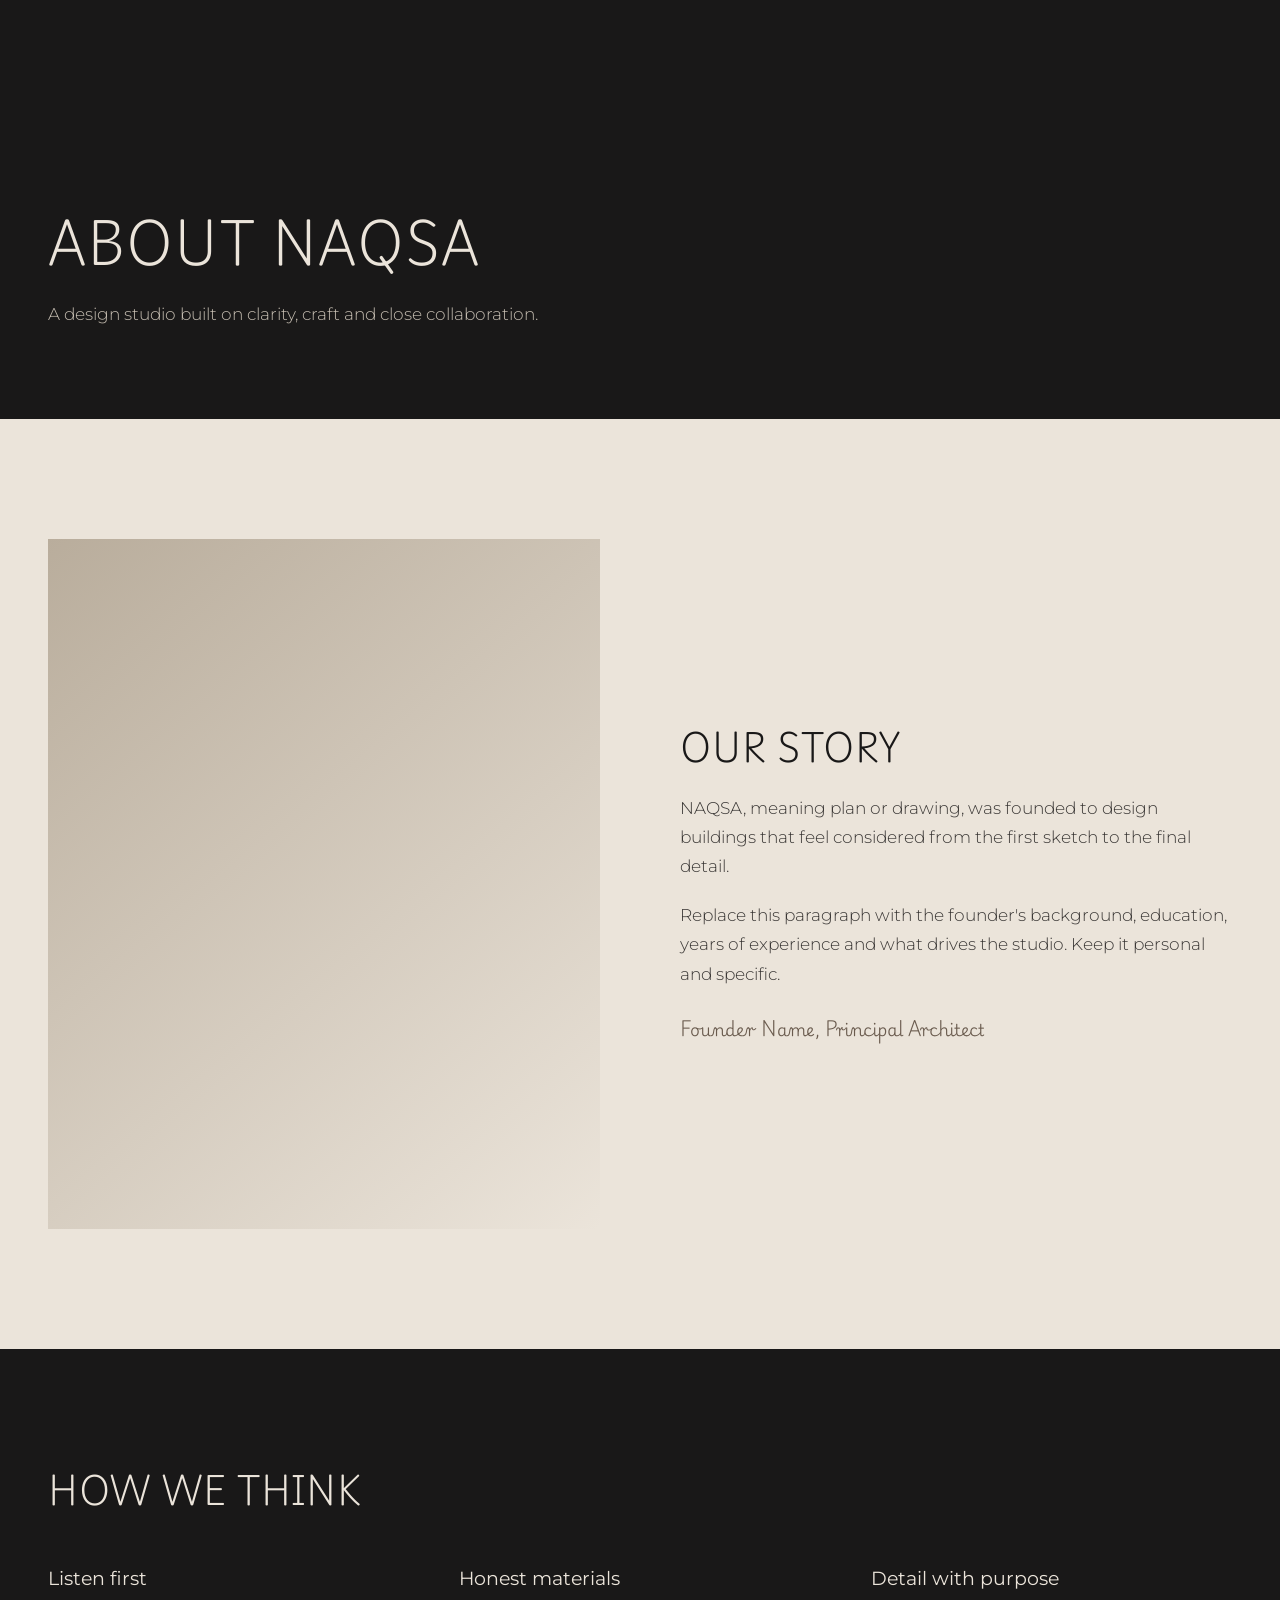
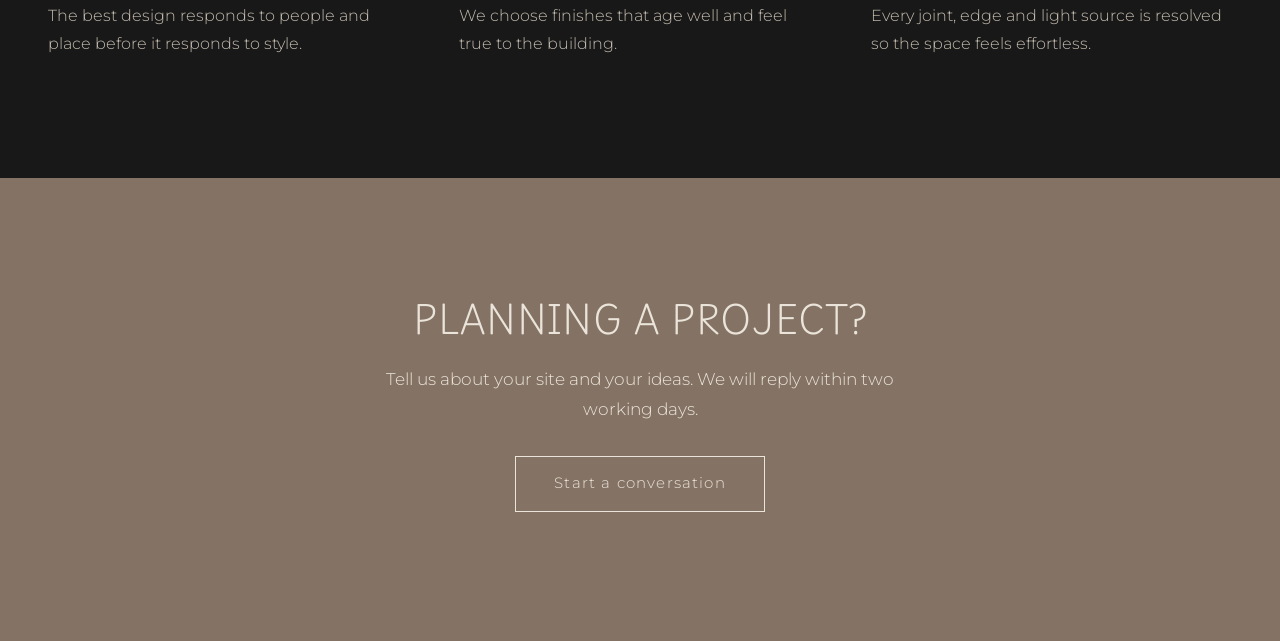
==== about.html @ 1bc20e83 "Home page redesigning" ====
<!DOCTYPE html>
<html lang="en"><head><meta charset="utf-8"><meta name="viewport" content="width=device-width,initial-scale=1">
<title>About | NAQSA Architecture</title><meta name="description" content="Learn about NAQSA, our approach and our values.">
<link rel="icon" href="assets/mark-dark.svg" type="image/svg+xml">
<link rel="preconnect" href="https://fonts.googleapis.com"><link rel="preconnect" href="https://fonts.gstatic.com" crossorigin>
<link href="https://fonts.googleapis.com/css2?family=Montserrat:wght@300;400;500&family=Playwrite+US+Modern:wght@100..400&display=swap" rel="stylesheet">
<link rel="stylesheet" href="css/style.css?v=12"></head>
<body data-top="dark"><div id="site-header"></div>

<main><div class="page-hero"><div class="wrap"><h1>About NAQSA</h1><p class="lead">A design studio built on clarity, craft and close collaboration.</p></div></div>
<section><div class="wrap split"><div class="ph" data-t="3" role="img" aria-label="Founder portrait placeholder"></div><div>
<h2>Our story</h2><p class="lead">NAQSA, meaning plan or drawing, was founded to design buildings that feel considered from the first sketch to the final detail.</p>
<p class="lead" style="margin-top:1.2rem">Replace this paragraph with the founder's background, education, years of experience and what drives the studio. Keep it personal and specific.</p>
<p style="margin-top:1.6rem;font-family:var(--serif);font-weight:300;font-size:1.05rem;line-height:1.6;color:var(--taupe-d)">Founder Name, Principal Architect</p></div></div></section>
<section class="dark"><div class="wrap"><h2>How we think</h2><div class="vals">
<div><h3>Listen first</h3><p>The best design responds to people and place before it responds to style.</p></div>
<div><h3>Honest materials</h3><p>We choose finishes that age well and feel true to the building.</p></div>
<div><h3>Detail with purpose</h3><p>Every joint, edge and light source is resolved so the space feels effortless.</p></div></div></div></section><section class="taupe"><div class="wrap" style="text-align:center"><h2>Planning a project?</h2><p class="lead" style="margin:0 auto 2rem;color:#ebe4da">Tell us about your site and your ideas. We will reply within two working days.</p><a class="btn" href="contact.html">Start a conversation</a></div></section></main>
<div id="site-footer"></div>
<script src="js/main.js?v=12"></script></body></html>
---- css/style.css ----
:root{--linen:#ebe4da;--carbon:#191818;--taupe:#847364;--taupe-d:#6a5b4e;--line:rgba(25,24,24,.16);
--serif:'Playwrite US Modern',cursive,Georgia,serif;--sans:'Montserrat',system-ui,sans-serif}
*{box-sizing:border-box;margin:0;padding:0}
html{scroll-behavior:smooth}
body{font-family:var(--sans);font-weight:300;background:var(--linen);color:var(--carbon);line-height:1.75;font-size:16px;opacity:0;animation:in .6s .05s forwards}
body.leaving{opacity:0;transition:opacity .3s}
@keyframes in{to{opacity:1}}
a{color:inherit;text-decoration:none}img{max-width:100%;display:block}
:focus-visible{outline:2px solid var(--taupe);outline-offset:3px}
h1,h2,h3{font-family:var(--serif);font-weight:300;line-height:1.4;overflow-wrap:break-word}
h1{font-size:clamp(2rem,4.8vw,4rem)}h2{font-size:clamp(1.6rem,3vw,2.4rem);margin-bottom:1.4rem}h3{font-size:1.2rem}
.wrap{max-width:1240px;margin:0 auto;padding:0 28px}
section{padding:120px 0}
.lead{font-size:1.05rem;max-width:560px;color:#3b3836}
.btn{display:inline-block;border:1px solid currentColor;padding:14px 38px;letter-spacing:.08em;font-size:.92rem;background:none;color:inherit;cursor:pointer;font-family:var(--sans);transition:background .3s,color .3s}
.btn:hover{background:var(--carbon);color:var(--linen);border-color:var(--carbon)}
.dark .btn:hover,.hero .btn:hover{background:var(--linen);color:var(--carbon);border-color:var(--linen)}
.dark{background:var(--carbon);color:var(--linen)}.dark .lead{color:#c4bcb0}
.taupe{background:var(--taupe);color:var(--linen)}

/* header */
header{position:fixed;inset:0 0 auto 0;z-index:20;padding:22px 0;transition:background .35s,padding .35s,color .35s;color:var(--linen)}
header.solid{background:rgba(25,24,24,.95);padding:12px 0;backdrop-filter:blur(8px)}
header.onlight{color:var(--carbon)}header.onlight.solid{color:var(--linen)}
header nav{display:flex;justify-content:space-between;align-items:center}
.brand img{height:34px;width:auto}
.links{display:flex;gap:32px;list-style:none}
.links a{font-size:.92rem;letter-spacing:.06em;padding-bottom:4px;border-bottom:1px solid transparent;transition:border-color .3s}
.links a:hover,.links a.on{border-color:var(--taupe)}
.mb{display:none;background:none;border:1px solid currentColor;color:inherit;padding:6px 14px;font:inherit;cursor:pointer}

/* hero */
.hero{min-height:100vh;background:var(--carbon);color:var(--linen);position:relative;overflow:hidden;display:flex;align-items:flex-end;padding:0 0 10vh}
.hero .mark{position:absolute;right:7vw;top:55%;transform:translateY(-50%);height:68vh;width:auto}
.hero .mark path{fill:var(--taupe);fill-opacity:.0;stroke:var(--taupe);stroke-width:1.5;stroke-dasharray:4000;stroke-dashoffset:4000;animation:draw 3.2s .3s ease forwards,fill 1.4s 3s ease forwards}
@keyframes draw{to{stroke-dashoffset:0}}@keyframes fill{to{fill-opacity:.35}}
.hero .wrap{position:relative;z-index:2;width:100%}
.hero h1{max-width:14ch}
.hero p{max-width:420px;margin:1.6rem 0 2.2rem;color:#c4bcb0}
.page-hero{background:var(--carbon);color:var(--linen);padding:210px 0 90px}
.page-hero h1{font-size:clamp(1.9rem,4.4vw,3.4rem)}.page-hero p{margin-top:1.4rem}

/* placeholders: replace with real photos via style="background-image:url(images/x.jpg)" */
.ph{background:linear-gradient(140deg,#6a5b4e,#a89886);background-size:cover;background-position:center;position:relative}
.ph[data-t="2"]{background-image:linear-gradient(140deg,#2c2a29,#847364)}
.ph[data-t="3"]{background-image:linear-gradient(140deg,#b9ad9c,#ebe4da)}
.ph[data-t="4"]{background-image:linear-gradient(140deg,#4a4038,#9c8a76)}

/* layouts */
.split{display:grid;grid-template-columns:1fr 1fr;gap:80px;align-items:center}
.split .ph{aspect-ratio:4/5}
.statement{font-family:var(--sans);font-weight:300;font-size:clamp(1.4rem,2.6vw,2.1rem);line-height:1.6;max-width:900px}
.rows>div{display:grid;grid-template-columns:1fr 1.6fr;gap:40px;padding:40px 0;border-top:1px solid var(--line)}
.rows>div:last-child{border-bottom:1px solid var(--line)}
.dark .rows>div{border-color:rgba(235,228,218,.18)}
.rows p{color:#4a4643;max-width:520px}.dark .rows p{color:#c4bcb0}
.steps{counter-reset:s}
.steps>div{display:grid;grid-template-columns:70px 1fr 1.4fr;gap:30px;padding:42px 0;border-top:1px solid rgba(235,228,218,.2);align-items:start}
.steps>div:last-child{border-bottom:1px solid rgba(235,228,218,.2)}
.steps>div::before{counter-increment:s;content:counter(s);font-family:var(--serif);font-size:2rem;color:var(--taupe);line-height:1.2}
.steps p{color:#c4bcb0}
.vals{display:grid;grid-template-columns:repeat(3,1fr);gap:50px;margin-top:50px}
.vals p{color:#4a4643;margin-top:.6rem}

/* contact */
.cols{display:grid;grid-template-columns:1fr 1.1fr;gap:90px}
.info p{margin-bottom:.5rem}.info a{border-bottom:1px solid var(--taupe)}
form{display:grid;gap:26px}
label{font-size:.85rem;letter-spacing:.05em;color:var(--taupe-d);display:block}
input,select,textarea{width:100%;background:none;border:0;border-bottom:1px solid var(--taupe);padding:10px 0;font:inherit;color:var(--carbon);font-size:1rem;border-radius:0}
input:focus,select:focus,textarea:focus{outline:0;border-color:var(--carbon)}
textarea{min-height:120px;resize:vertical}#st{min-height:1.4em;color:var(--taupe-d)}
footer{background:var(--carbon);color:var(--linen);padding:70px 0 30px}
footer .top{display:flex;justify-content:space-between;gap:40px;flex-wrap:wrap;padding-bottom:40px;border-bottom:1px solid rgba(235,228,218,.18)}
footer img{height:40px;width:auto}footer ul{list-style:none;display:grid;gap:6px}footer small{display:block;margin-top:26px;color:#9b9186}
footer a:hover{color:var(--taupe)}

@media(max-width:860px){
section{padding:80px 0}.split,.cols,.vals{grid-template-columns:1fr;gap:40px}

.rows>div{grid-template-columns:1fr;gap:10px}.steps>div{grid-template-columns:56px 1fr;gap:12px}.steps p{grid-column:2}
.hero .mark{height:52vh;right:-8vw;top:36%;opacity:.7}.mb{display:block}
.links{display:none;position:absolute;top:100%;left:0;right:0;background:var(--carbon);color:var(--linen);flex-direction:column;gap:0;padding:8px 28px 22px}
.links.open{display:flex}.links a{display:block;padding:12px 0}}
@media(prefers-reduced-motion:reduce){*{animation:none!important;transition:none!important}body{opacity:1}.hero .mark path{stroke-dashoffset:0;fill-opacity:.35}}
.page-hero .lead{color:#c4bcb0}

.dark .vals p{color:#c4bcb0}
.page-hero .lead{color:#c4bcb0}
@media(max-width:860px){.hero .mark{height:38vh;top:33%;right:-10vw}.hero{padding-bottom:7vh}}

/* Capitalised titles and menu words: Playwrite US Modern. Sentences, paragraphs, buttons and form text: Montserrat */
.links a,.fnav a,.mb{font-family:var(--serif);font-weight:300;letter-spacing:0;font-size:.82rem}
.fnav a{font-size:.88rem}
.btn,input,select,textarea,label,p,small,li{font-family:var(--sans)}
.fnav a,.links a{font-family:var(--serif)}

/* Final type rules: capitals (h1, h2, menu) = Playwrite US Modern; sentence-case subheads (h3, .sub) = Montserrat */
h1,h2{text-transform:uppercase;letter-spacing:.03em}
h1{font-size:clamp(1.7rem,4vw,3.3rem)}
h2{font-size:clamp(1.35rem,2.5vw,2rem)}
.hero h1{max-width:16ch}
.page-hero h1{font-size:clamp(1.7rem,3.8vw,3rem)}
h3,h2.sub{font-family:var(--sans);font-weight:400;font-size:1.2rem;line-height:1.5;text-transform:none;letter-spacing:0}
h2.sub{margin-bottom:0}
.links a,.fnav a,.mb{text-transform:uppercase;letter-spacing:.05em;font-size:.76rem}
.fnav a{font-size:.8rem}
@media(max-width:860px){.links a{font-size:.85rem}}

/* blog */
.posts{display:grid;grid-template-columns:repeat(3,1fr);gap:34px}
.post{display:block}.post .ph{aspect-ratio:4/3;overflow:hidden;margin-bottom:18px;transition:transform .8s}
.post:hover .ph{transform:scale(1.03)}
.post small{color:var(--taupe-d);font-size:.85rem;letter-spacing:.04em}
.post h3{margin:8px 0 10px}.post p{color:#4a4643;font-size:.96rem}
.post .more{display:inline-block;margin-top:14px;font-size:.88rem;border-bottom:1px solid var(--taupe);padding-bottom:2px;transition:letter-spacing .3s}
.post:hover .more{letter-spacing:.08em}
.meta{color:var(--taupe);letter-spacing:.06em;font-size:.9rem;margin-bottom:1rem}
h1.post-title{font-family:var(--sans);text-transform:none;letter-spacing:0;font-weight:300;font-size:clamp(1.7rem,3.4vw,2.8rem);line-height:1.35;max-width:820px}
.article{max-width:720px}.article p{font-size:1.05rem;color:#2f2d2b}.article p+p{margin-top:1.4rem}
@media(max-width:860px){.posts{grid-template-columns:1fr}}

/* animations */
.rv{opacity:0;transform:translateY(26px);transition:opacity .9s cubic-bezier(.2,.7,.2,1),transform .9s cubic-bezier(.2,.7,.2,1);transition-delay:var(--d,0s)}
.rv.in{opacity:1;transform:none}
.hero h1,.hero p,.hero .btn,.page-hero h1,.page-hero p{opacity:0;animation:rise .9s cubic-bezier(.2,.7,.2,1) forwards}
.hero h1,.page-hero h1{animation-delay:.25s}.hero p,.page-hero p{animation-delay:.55s}.hero .btn{animation-delay:.8s}
@keyframes rise{from{opacity:0;transform:translateY(30px)}to{opacity:1;transform:none}}
.hero .mark{transform:translateY(calc(-50% + var(--py,0px)))}
.rows>div,.steps>div{transition:padding-left .4s ease,background-color .4s ease}
.rows>div:hover{padding-left:16px}.steps>div:hover{background:rgba(235,228,218,.04)}
.steps>div::before{transition:transform .4s ease,color .4s}.steps>div:hover::before{transform:translateX(8px);color:var(--linen)}
.btn{position:relative;overflow:hidden;z-index:0}
.btn::before{content:"";position:absolute;inset:0;background:var(--carbon);transform:translateY(101%);transition:transform .4s ease;z-index:-1}
.btn:hover::before{transform:none}
.btn:hover{background:none;color:var(--linen)}
.dark .btn::before,.hero .btn::before,.taupe .btn::before{background:var(--linen)}
.dark .btn:hover,.hero .btn:hover,.taupe .btn:hover{background:none;color:var(--carbon);border-color:var(--linen)}
.vals>div{transition:transform .4s}.vals>div:hover{transform:translateY(-4px)}
.brand img{transition:opacity .3s}.brand:hover img{opacity:.7}
@media(prefers-reduced-motion:reduce){.rv,.hero h1,.hero p,.hero .btn,.page-hero h1,.page-hero p{opacity:1;transform:none;animation:none}}
.rv.rv{transition:opacity .9s cubic-bezier(.2,.7,.2,1) var(--d,0s),transform .9s cubic-bezier(.2,.7,.2,1) var(--d,0s),padding-left .4s ease,background-color .4s ease}

.social{display:flex;gap:22px;margin-top:18px}
.social a{display:inline-flex;align-items:center;gap:9px;font-family:var(--serif);font-weight:300;font-size:.78rem;letter-spacing:.05em;text-transform:uppercase;border:0!important;transition:color .3s,transform .3s}
.social a:hover{color:var(--taupe);transform:translateY(-2px)}
.info .social{margin-top:10px}

.s-statement{padding:90px 0 80px}
.s-statement .statement::before{content:"";display:block;width:56px;height:1px;background:var(--taupe);margin-bottom:28px}
.s-statement .lead{margin-top:1.6rem;max-width:620px}
@media(max-width:860px){.s-statement{padding:60px 0 56px}}

/* hero N: smaller, aligned with the text block */
.hero .mark{top:auto;bottom:10vh;right:9vw;height:46vh;transform:translateY(var(--py,0px))}
.hero .mark path{animation:draw 3.2s .3s ease forwards,fill2 1.4s 3s ease forwards}
@keyframes fill2{to{fill-opacity:.28}}
@media(max-width:860px){.hero .mark{top:26%;bottom:auto;right:7vw;height:28vh;transform:translateY(calc(-50% + var(--py,0px)));opacity:1}}
@media(prefers-reduced-motion:reduce){.hero .mark path{fill-opacity:.28}}
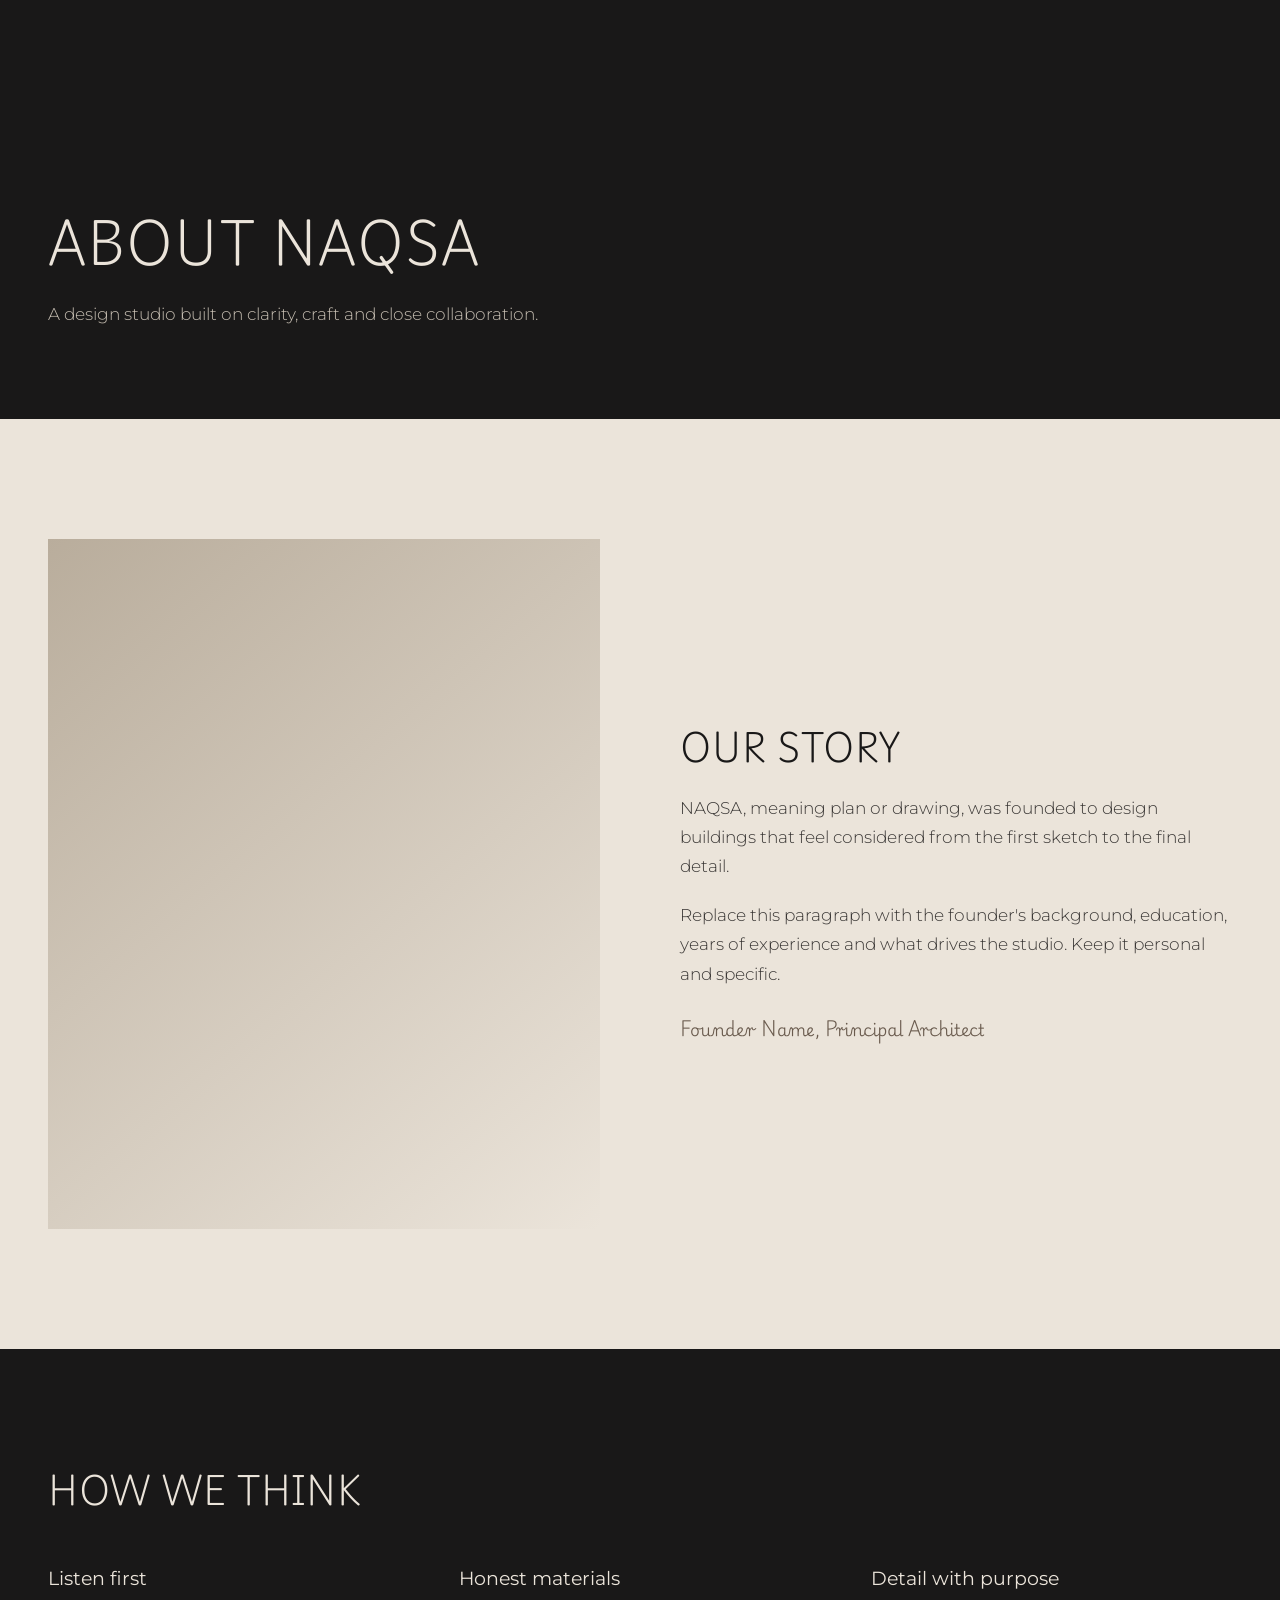
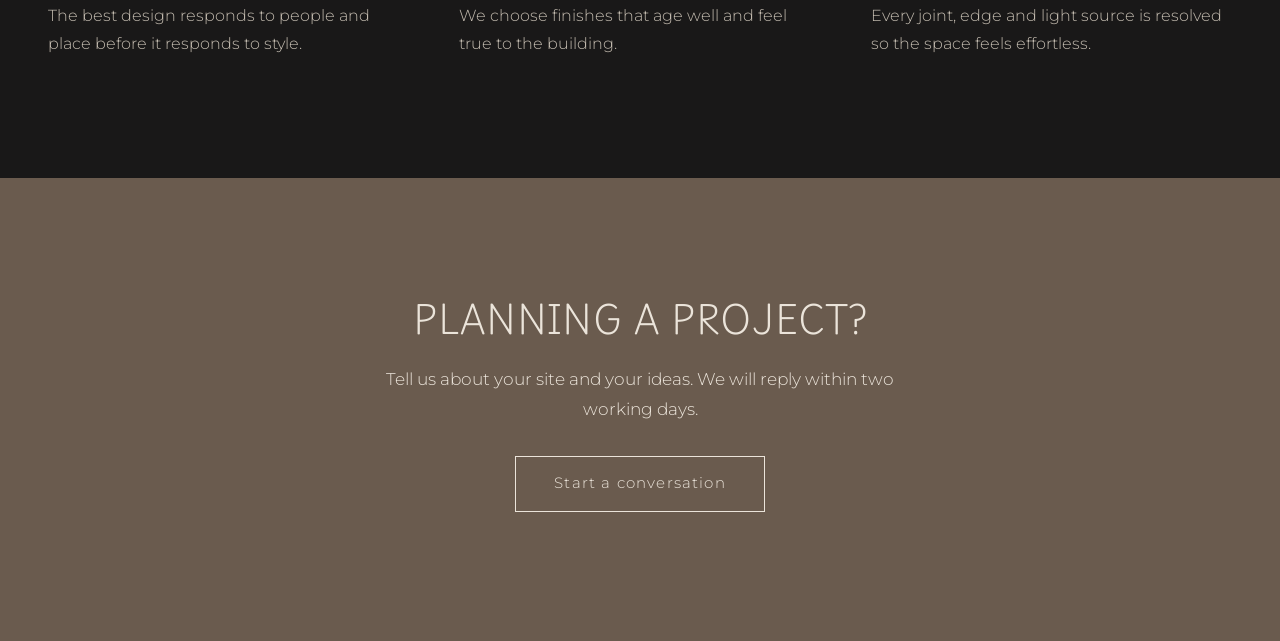
==== commit dad54f32: "Change - planning a project section" ====
--- a/about.html
+++ b/about.html
@@ -4,7 +4,7 @@
 <link rel="icon" href="assets/mark-dark.svg" type="image/svg+xml">
 <link rel="preconnect" href="https://fonts.googleapis.com"><link rel="preconnect" href="https://fonts.gstatic.com" crossorigin>
 <link href="https://fonts.googleapis.com/css2?family=Montserrat:wght@300;400;500&family=Playwrite+US+Modern:wght@100..400&display=swap" rel="stylesheet">
-<link rel="stylesheet" href="css/style.css?v=12"></head>
+<link rel="stylesheet" href="css/style.css?v=13"></head>
 <body data-top="dark"><div id="site-header"></div>
 
 <main><div class="page-hero"><div class="wrap"><h1>About NAQSA</h1><p class="lead">A design studio built on clarity, craft and close collaboration.</p></div></div>
@@ -17,4 +17,4 @@
 <div><h3>Honest materials</h3><p>We choose finishes that age well and feel true to the building.</p></div>
 <div><h3>Detail with purpose</h3><p>Every joint, edge and light source is resolved so the space feels effortless.</p></div></div></div></section><section class="taupe"><div class="wrap" style="text-align:center"><h2>Planning a project?</h2><p class="lead" style="margin:0 auto 2rem;color:#ebe4da">Tell us about your site and your ideas. We will reply within two working days.</p><a class="btn" href="contact.html">Start a conversation</a></div></section></main>
 <div id="site-footer"></div>
-<script src="js/main.js?v=12"></script></body></html>+<script src="js/main.js?v=13"></script></body></html>
--- a/css/style.css
+++ b/css/style.css
@@ -157,3 +157,8 @@
 @keyframes fill2{to{fill-opacity:.28}}
 @media(max-width:860px){.hero .mark{top:26%;bottom:auto;right:7vw;height:28vh;transform:translateY(calc(-50% + var(--py,0px)));opacity:1}}
 @media(prefers-reduced-motion:reduce){.hero .mark path{fill-opacity:.28}}
+
+/* contrast fixes */
+.taupe{background:#6a5b4e}
+.taupe p,.taupe .lead{color:#ebe4da}
+.meta{color:#b3a391}
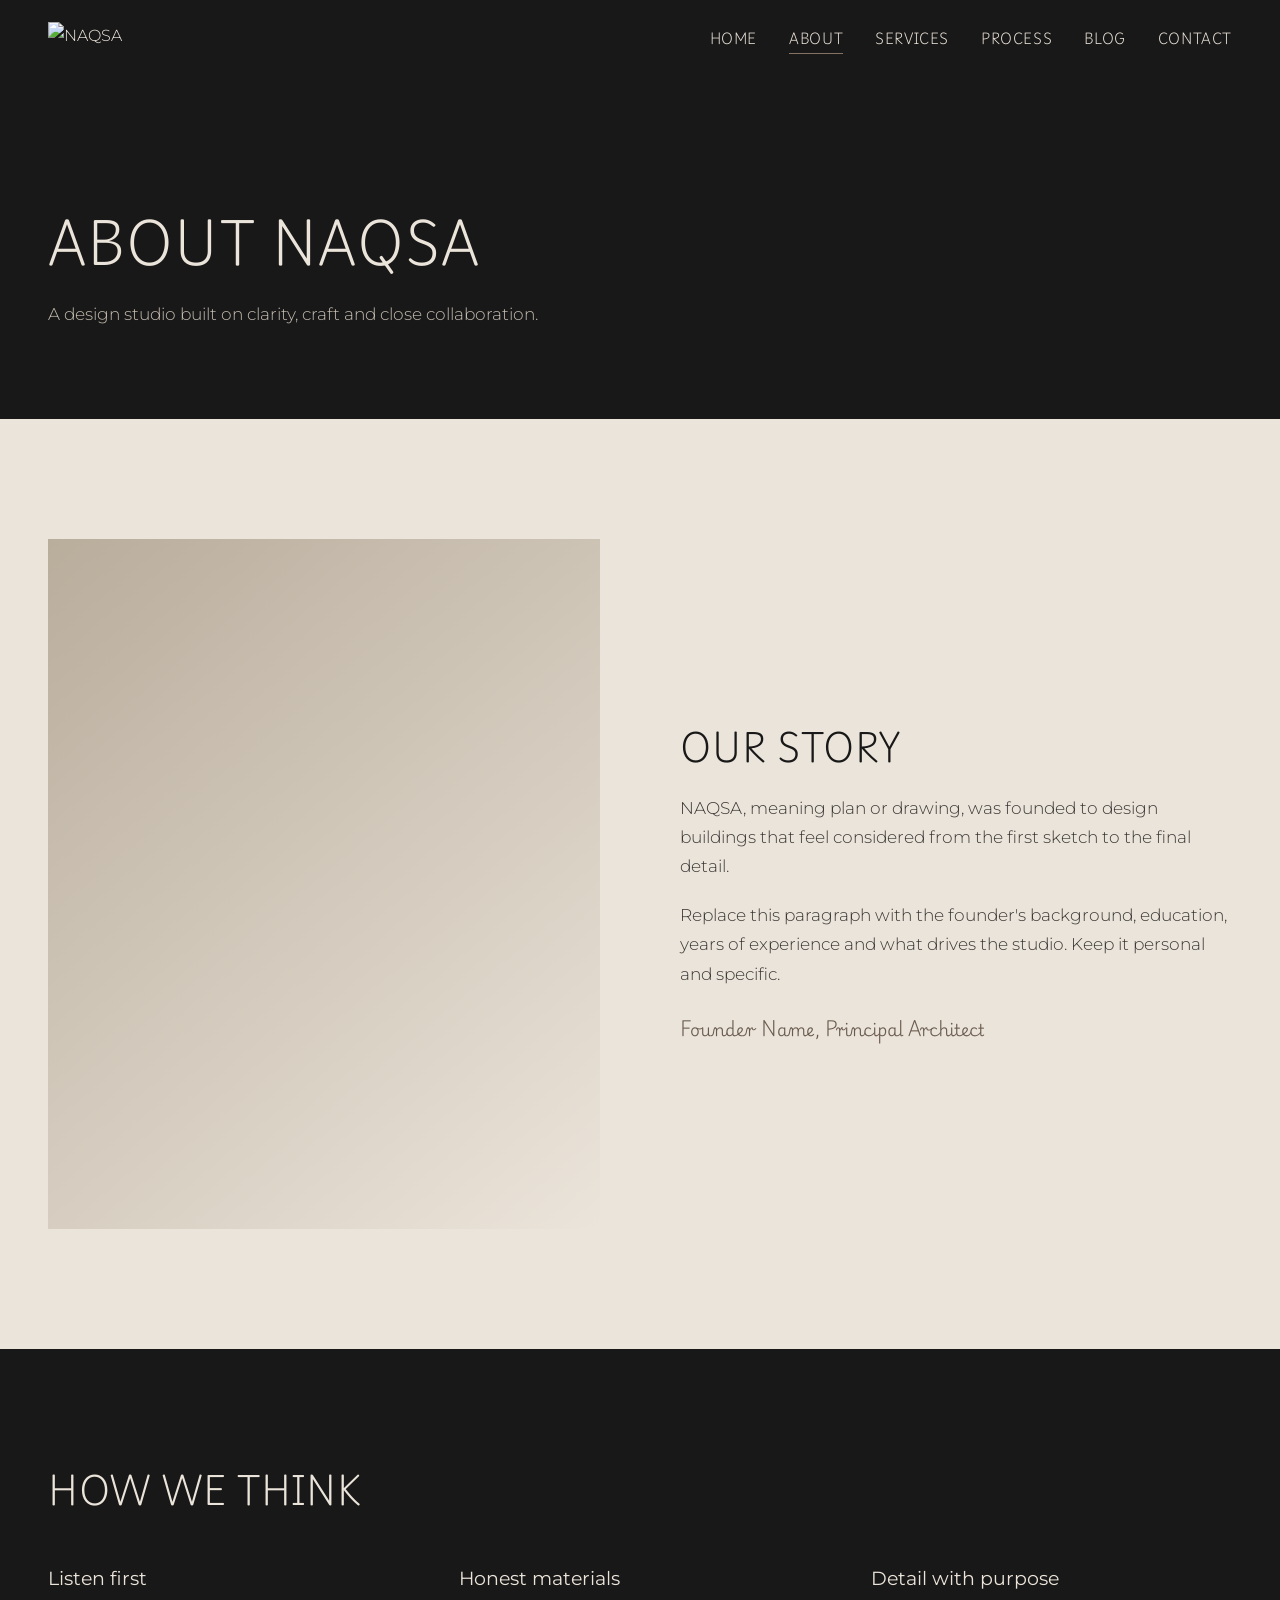
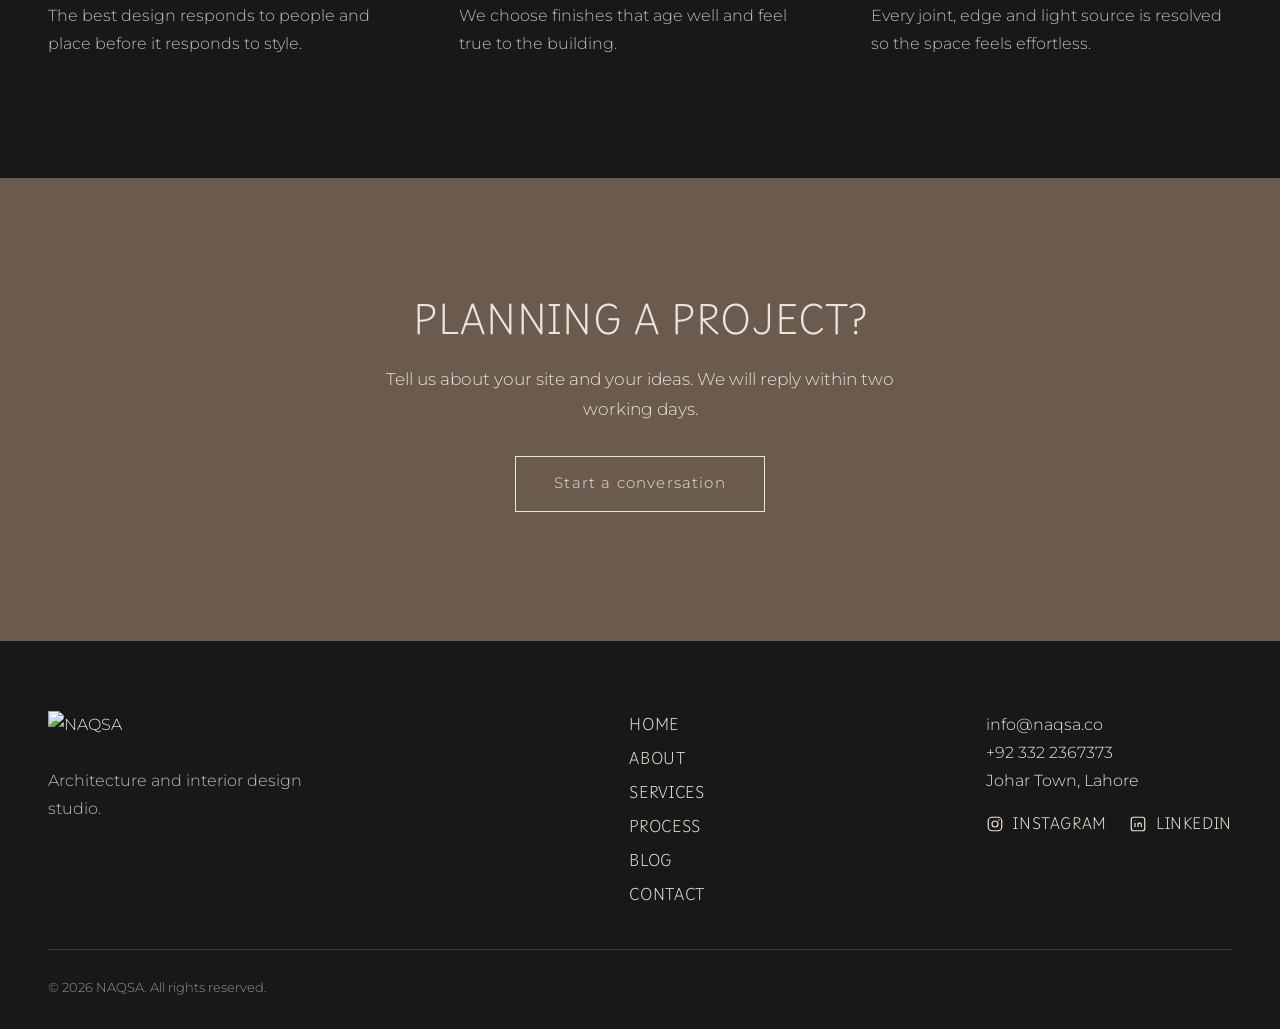
==== commit 5fc19007: "adding images blocks" ====
--- a/about.html
+++ b/about.html
@@ -4,11 +4,12 @@
 <link rel="icon" href="assets/mark-dark.svg" type="image/svg+xml">
 <link rel="preconnect" href="https://fonts.googleapis.com"><link rel="preconnect" href="https://fonts.gstatic.com" crossorigin>
 <link href="https://fonts.googleapis.com/css2?family=Montserrat:wght@300;400;500&family=Playwrite+US+Modern:wght@100..400&display=swap" rel="stylesheet">
-<link rel="stylesheet" href="css/style.css?v=13"></head>
+<link rel="stylesheet" href="css/style.css?v=15"></head>
 <body data-top="dark"><div id="site-header"></div>
 
 <main><div class="page-hero"><div class="wrap"><h1>About NAQSA</h1><p class="lead">A design studio built on clarity, craft and close collaboration.</p></div></div>
-<section><div class="wrap split"><div class="ph" data-t="3" role="img" aria-label="Founder portrait placeholder"></div><div>
+<section><div class="wrap split"><!-- IMAGE SLOT: images/founder.jpg (portrait, 4:5). Update the alt text -->
+<div class="ph" data-t="3"><img src="images/founder.jpg" alt="Founder of NAQSA" loading="lazy" onerror="this.remove()"></div><div>
 <h2>Our story</h2><p class="lead">NAQSA, meaning plan or drawing, was founded to design buildings that feel considered from the first sketch to the final detail.</p>
 <p class="lead" style="margin-top:1.2rem">Replace this paragraph with the founder's background, education, years of experience and what drives the studio. Keep it personal and specific.</p>
 <p style="margin-top:1.6rem;font-family:var(--serif);font-weight:300;font-size:1.05rem;line-height:1.6;color:var(--taupe-d)">Founder Name, Principal Architect</p></div></div></section>
@@ -17,4 +18,4 @@
 <div><h3>Honest materials</h3><p>We choose finishes that age well and feel true to the building.</p></div>
 <div><h3>Detail with purpose</h3><p>Every joint, edge and light source is resolved so the space feels effortless.</p></div></div></div></section><section class="taupe"><div class="wrap" style="text-align:center"><h2>Planning a project?</h2><p class="lead" style="margin:0 auto 2rem;color:#ebe4da">Tell us about your site and your ideas. We will reply within two working days.</p><a class="btn" href="contact.html">Start a conversation</a></div></section></main>
 <div id="site-footer"></div>
-<script src="js/main.js?v=13"></script></body></html>+<script src="js/main.js?v=15"></script></body></html>
--- a/css/style.css
+++ b/css/style.css
@@ -162,3 +162,22 @@
 .taupe{background:#6a5b4e}
 .taupe p,.taupe .lead{color:#ebe4da}
 .meta{color:#b3a391}
+
+/* hero: shorter, content centred, less empty space */
+.hero{min-height:clamp(540px,84vh,780px);align-items:center;padding:96px 0 48px}
+.hero h1{font-size:clamp(1.9rem,4.5vw,3.9rem);max-width:17ch}
+.hero .mark{top:calc(50% + 40px);bottom:auto;height:clamp(240px,44vh,400px);transform:translateY(calc(-50% + var(--py,0px)))}
+@media(max-width:860px){
+ .hero{min-height:clamp(560px,88vh,760px);align-items:flex-end;padding:0 0 7vh}
+ .hero .mark{top:calc(11vh + 100px);height:22vh;right:7vw}}
+@media(max-width:860px) and (max-height:700px){.hero .mark{display:none}}
+
+/* image slots */
+.slot{position:relative;overflow:hidden;background:linear-gradient(140deg,#6a5b4e,#a89886)}
+.slot::after,.ph>img+*{pointer-events:none}
+.slot img,.ph img{position:absolute;inset:0;width:100%;height:100%;object-fit:cover;filter:saturate(.82) contrast(1.02);transition:transform 1.4s ease}
+.slot.band{height:clamp(240px,42vh,460px)}
+.slot.band.short{height:clamp(200px,32vh,360px)}
+.slot.cover{aspect-ratio:21/9;margin-bottom:50px;max-height:420px;width:100%}
+.slot.band:hover img{transform:scale(1.03)}
+@media(max-width:860px){.slot.cover{aspect-ratio:16/10;margin-bottom:32px}}
